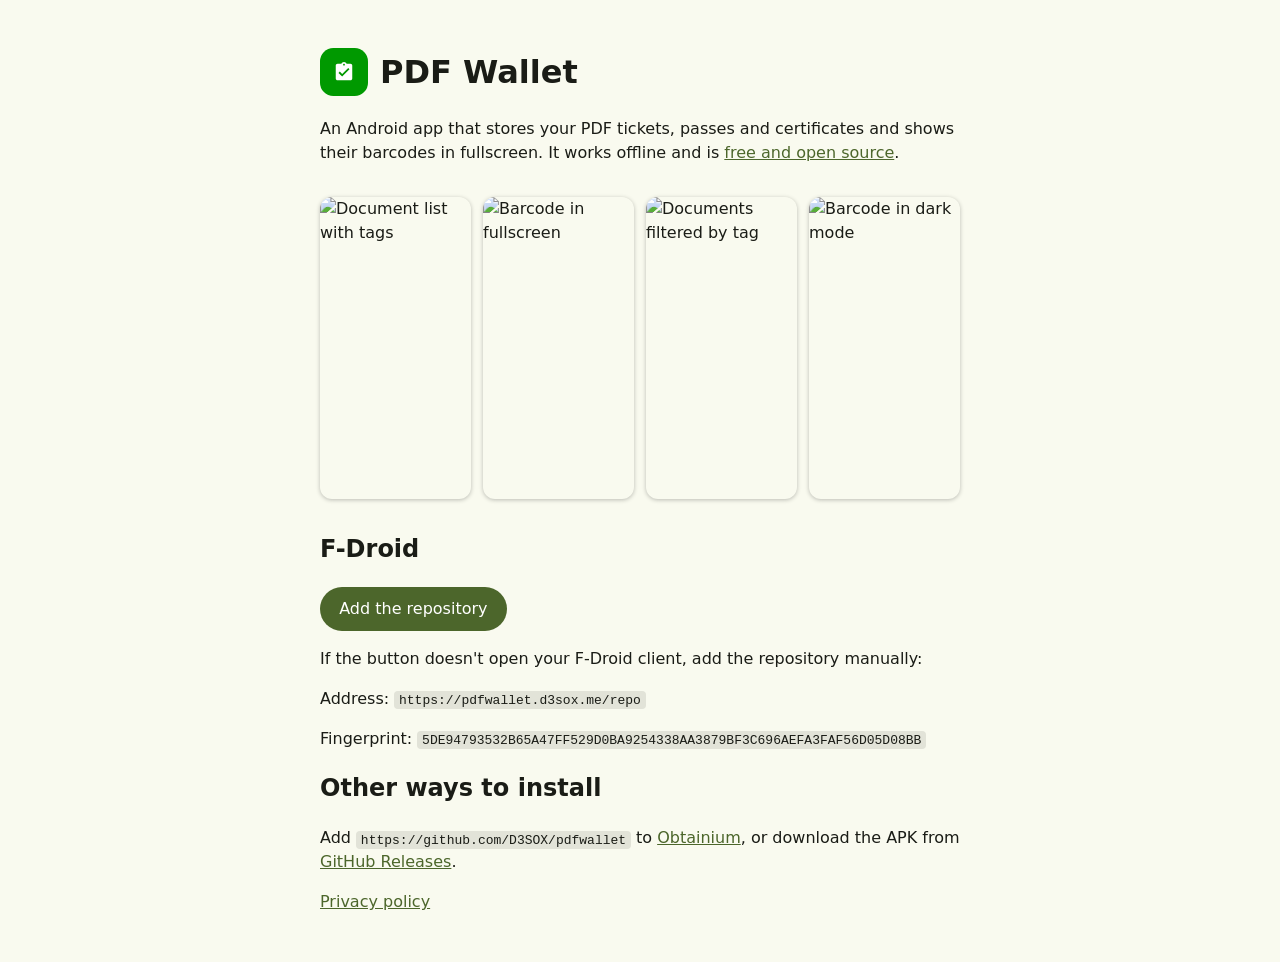
==== website/index.html @ 40d7a64d "docs: show the app logo on the website and in the README" ====
<!DOCTYPE html>
<html lang="en">
<head>
  <meta charset="utf-8">
  <meta name="viewport" content="width=device-width, initial-scale=1">
  <meta name="color-scheme" content="light dark">
  <title>PDF Wallet</title>
  <link rel="icon" href="logo.svg" type="image/svg+xml">
  <link rel="stylesheet" href="style.css">
</head>
<body>
  <h1><img src="logo.svg" alt="" width="48" height="48">PDF Wallet</h1>
  <p>An Android app that stores your PDF tickets, passes and certificates and shows their barcodes in fullscreen. It works offline and is <a href="https://github.com/D3SOX/pdfwallet">free and open source</a>.</p>

  <div class="screenshots">
    <img src="screenshots/1.png" alt="Document list with tags" width="1200" height="2400" loading="lazy">
    <img src="screenshots/2.png" alt="Barcode in fullscreen" width="1200" height="2400" loading="lazy">
    <img src="screenshots/4.png" alt="Documents filtered by tag" width="1200" height="2400" loading="lazy">
    <img src="screenshots/6.png" alt="Barcode in dark mode" width="1200" height="2400" loading="lazy">
  </div>

  <h2>F-Droid</h2>
  <p><a class="button" href="fdroidrepos://pdfwallet.d3sox.me/repo?fingerprint=5DE94793532B65A47FF529D0BA9254338AA3879BF3C696AEFA3FAF56D05D08BB">Add the repository</a></p>
  <p>If the button doesn't open your F-Droid client, add the repository manually:</p>
  <p>Address: <code>https://pdfwallet.d3sox.me/repo</code></p>
  <p>Fingerprint: <code>5DE94793532B65A47FF529D0BA9254338AA3879BF3C696AEFA3FAF56D05D08BB</code></p>

  <h2>Other ways to install</h2>
  <p>Add <code>https://github.com/D3SOX/pdfwallet</code> to <a href="https://apps.obtainium.imranr.dev/redirect?r=obtainium://add/https://github.com/D3SOX/pdfwallet">Obtainium</a>, or download the APK from <a href="https://github.com/D3SOX/pdfwallet/releases/latest">GitHub Releases</a>.</p>

  <p><a href="privacy.html">Privacy policy</a></p>
</body>
</html>
---- website/style.css ----
body { font-family: system-ui, sans-serif; max-width: 40rem; margin: 3rem auto; padding: 0 1rem; line-height: 1.5; color: #1a1c16; background: #f9faef; }
a { color: #4c662b; }
h1 { display: flex; align-items: center; gap: .75rem; }
code { word-break: break-all; background: #e2e3d8; padding: .1rem .3rem; border-radius: .25rem; }
.screenshots { display: grid; grid-template-columns: repeat(4, 1fr); gap: .75rem; margin: 2rem 0; }
.screenshots img { width: 100%; height: auto; border-radius: .75rem; box-shadow: 0 1px 4px rgb(0 0 0 / 25%); }
@media (max-width: 30rem) { .screenshots { grid-template-columns: repeat(2, 1fr); } }
.button { display: inline-block; background: #4c662b; color: #fff; padding: .6rem 1.2rem; border-radius: 2rem; text-decoration: none; }
@media (prefers-color-scheme: dark) {
  body { color: #e2e3d8; background: #12140e; }
  a { color: #b1d18a; }
  code { background: #33362e; }
  .button { background: #b1d18a; color: #1f3701; }
}
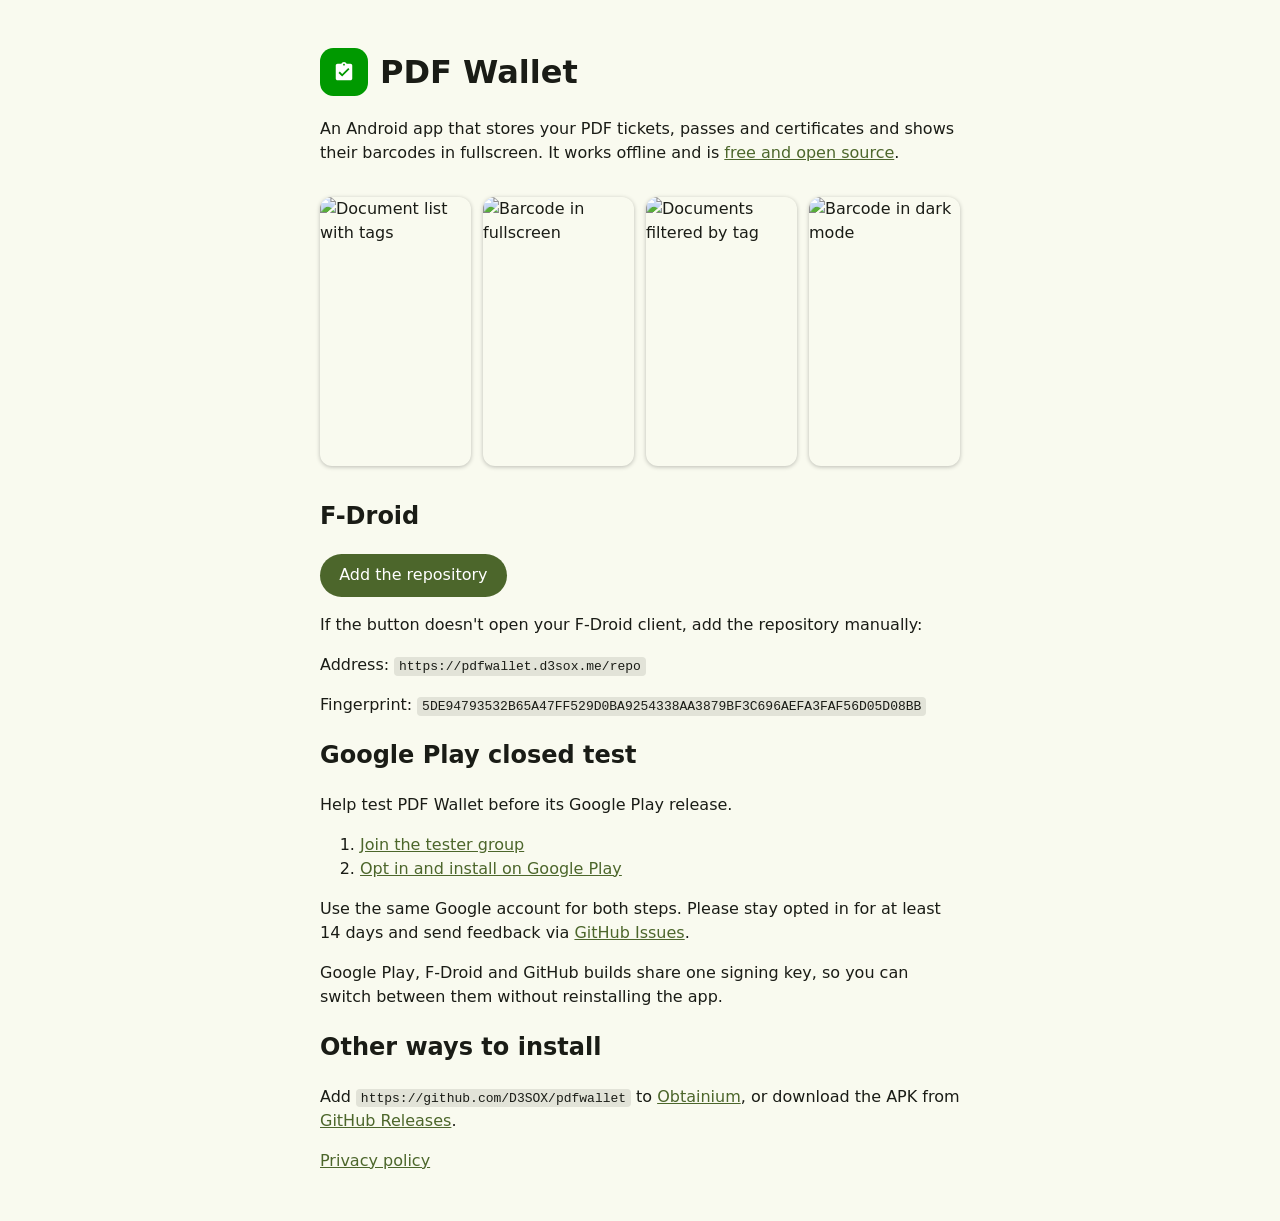
==== commit 97b2d147: "docs: explain how to join the Google Play closed test Add a "Join the test on Google Play" badge nex" ====
--- a/website/index.html
+++ b/website/index.html
@@ -13,10 +13,10 @@
   <p>An Android app that stores your PDF tickets, passes and certificates and shows their barcodes in fullscreen. It works offline and is <a href="https://github.com/D3SOX/pdfwallet">free and open source</a>.</p>
 
   <div class="screenshots">
-    <img src="screenshots/1.png" alt="Document list with tags" width="1200" height="2400" loading="lazy">
-    <img src="screenshots/2.png" alt="Barcode in fullscreen" width="1200" height="2400" loading="lazy">
-    <img src="screenshots/4.png" alt="Documents filtered by tag" width="1200" height="2400" loading="lazy">
-    <img src="screenshots/6.png" alt="Barcode in dark mode" width="1200" height="2400" loading="lazy">
+    <img src="screenshots/1.png" alt="Document list with tags" width="1350" height="2400" loading="lazy">
+    <img src="screenshots/2.png" alt="Barcode in fullscreen" width="1350" height="2400" loading="lazy">
+    <img src="screenshots/4.png" alt="Documents filtered by tag" width="1350" height="2400" loading="lazy">
+    <img src="screenshots/6.png" alt="Barcode in dark mode" width="1350" height="2400" loading="lazy">
   </div>
 
   <h2>F-Droid</h2>
@@ -25,6 +25,17 @@
   <p>Address: <code>https://pdfwallet.d3sox.me/repo</code></p>
   <p>Fingerprint: <code>5DE94793532B65A47FF529D0BA9254338AA3879BF3C696AEFA3FAF56D05D08BB</code></p>
 
+  <section id="play-test">
+    <h2>Google Play closed test</h2>
+    <p>Help test PDF Wallet before its Google Play release.</p>
+    <ol>
+      <li><a href="https://groups.google.com/g/vegsnap-testers">Join the tester group</a></li>
+      <li><a href="https://play.google.com/apps/testing/me.d3sox.pdfwallet">Opt in and install on Google Play</a></li>
+    </ol>
+    <p>Use the same Google account for both steps. Please stay opted in for at least 14 days and send feedback via <a href="https://github.com/D3SOX/pdfwallet/issues">GitHub Issues</a>.</p>
+    <p>Google Play, F-Droid and GitHub builds share one signing key, so you can switch between them without reinstalling the app.</p>
+  </section>
+
   <h2>Other ways to install</h2>
   <p>Add <code>https://github.com/D3SOX/pdfwallet</code> to <a href="https://apps.obtainium.imranr.dev/redirect?r=obtainium://add/https://github.com/D3SOX/pdfwallet">Obtainium</a>, or download the APK from <a href="https://github.com/D3SOX/pdfwallet/releases/latest">GitHub Releases</a>.</p>
 
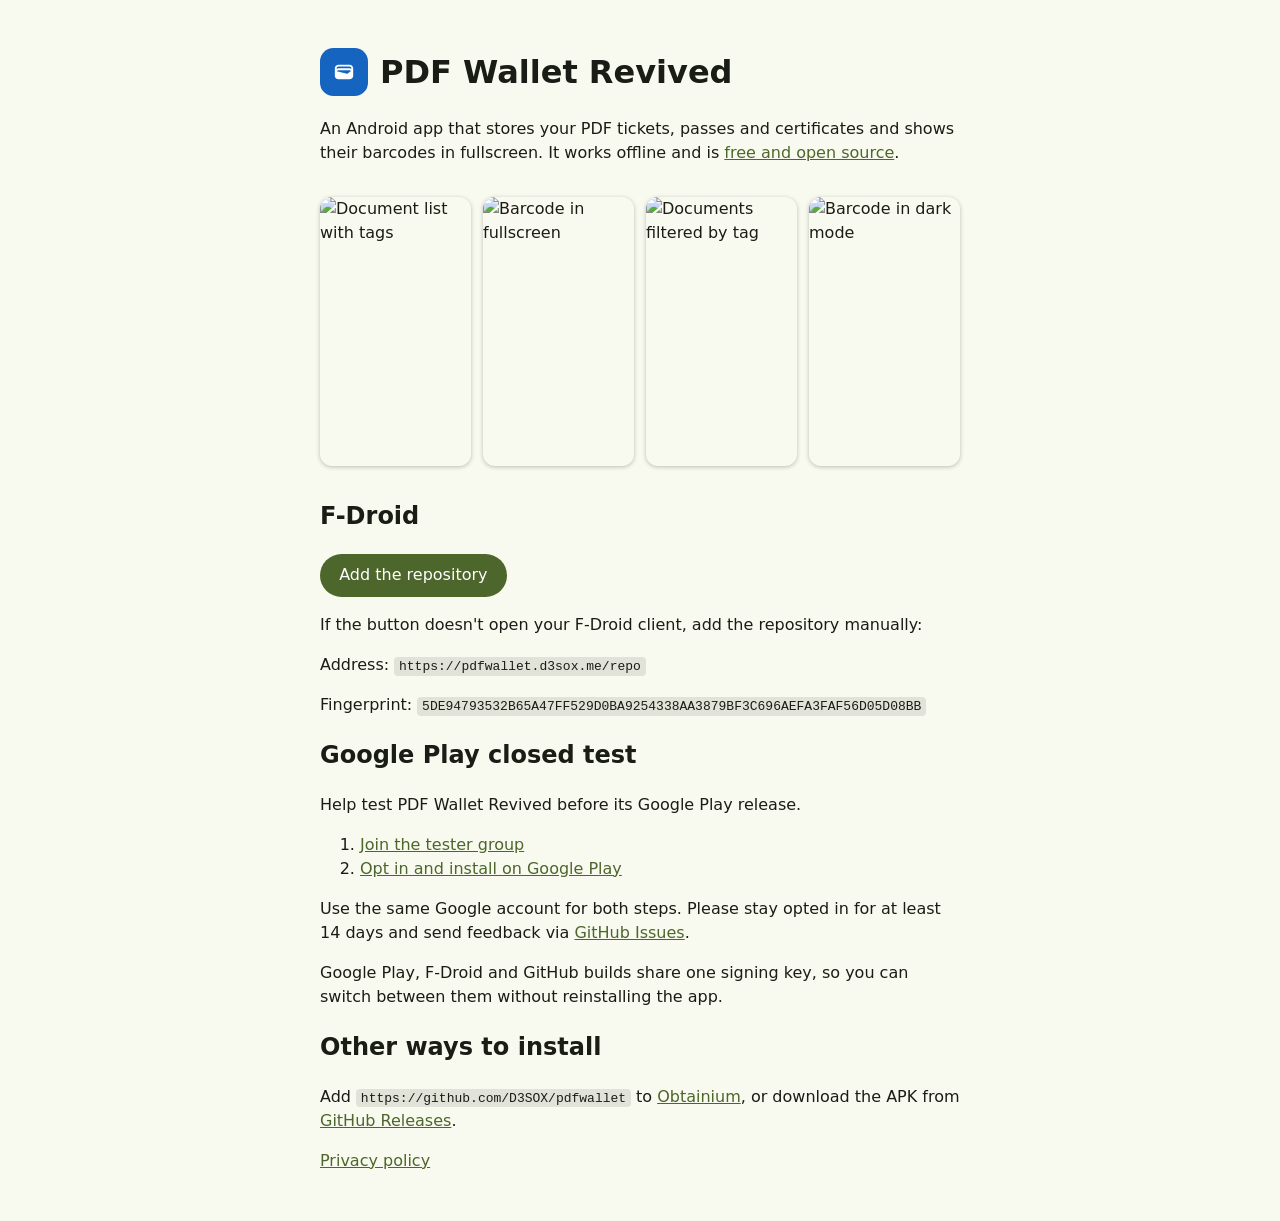
==== commit dda9ea55: "feat: rename the fork to PDF Wallet Revived with a new icon F-Droid requires forks to get a distinct" ====
--- a/website/index.html
+++ b/website/index.html
@@ -4,12 +4,12 @@
   <meta charset="utf-8">
   <meta name="viewport" content="width=device-width, initial-scale=1">
   <meta name="color-scheme" content="light dark">
-  <title>PDF Wallet</title>
+  <title>PDF Wallet Revived</title>
   <link rel="icon" href="logo.svg" type="image/svg+xml">
   <link rel="stylesheet" href="style.css">
 </head>
 <body>
-  <h1><img src="logo.svg" alt="" width="48" height="48">PDF Wallet</h1>
+  <h1><img src="logo.svg" alt="" width="48" height="48">PDF Wallet Revived</h1>
   <p>An Android app that stores your PDF tickets, passes and certificates and shows their barcodes in fullscreen. It works offline and is <a href="https://github.com/D3SOX/pdfwallet">free and open source</a>.</p>
 
   <div class="screenshots">
@@ -27,9 +27,9 @@
 
   <section id="play-test">
     <h2>Google Play closed test</h2>
-    <p>Help test PDF Wallet before its Google Play release.</p>
+    <p>Help test PDF Wallet Revived before its Google Play release.</p>
     <ol>
-      <li><a href="https://groups.google.com/g/vegsnap-testers">Join the tester group</a></li>
+      <li><a href="https://groups.google.com/g/d3sox-apps-testers">Join the tester group</a></li>
       <li><a href="https://play.google.com/apps/testing/me.d3sox.pdfwallet">Opt in and install on Google Play</a></li>
     </ol>
     <p>Use the same Google account for both steps. Please stay opted in for at least 14 days and send feedback via <a href="https://github.com/D3SOX/pdfwallet/issues">GitHub Issues</a>.</p>
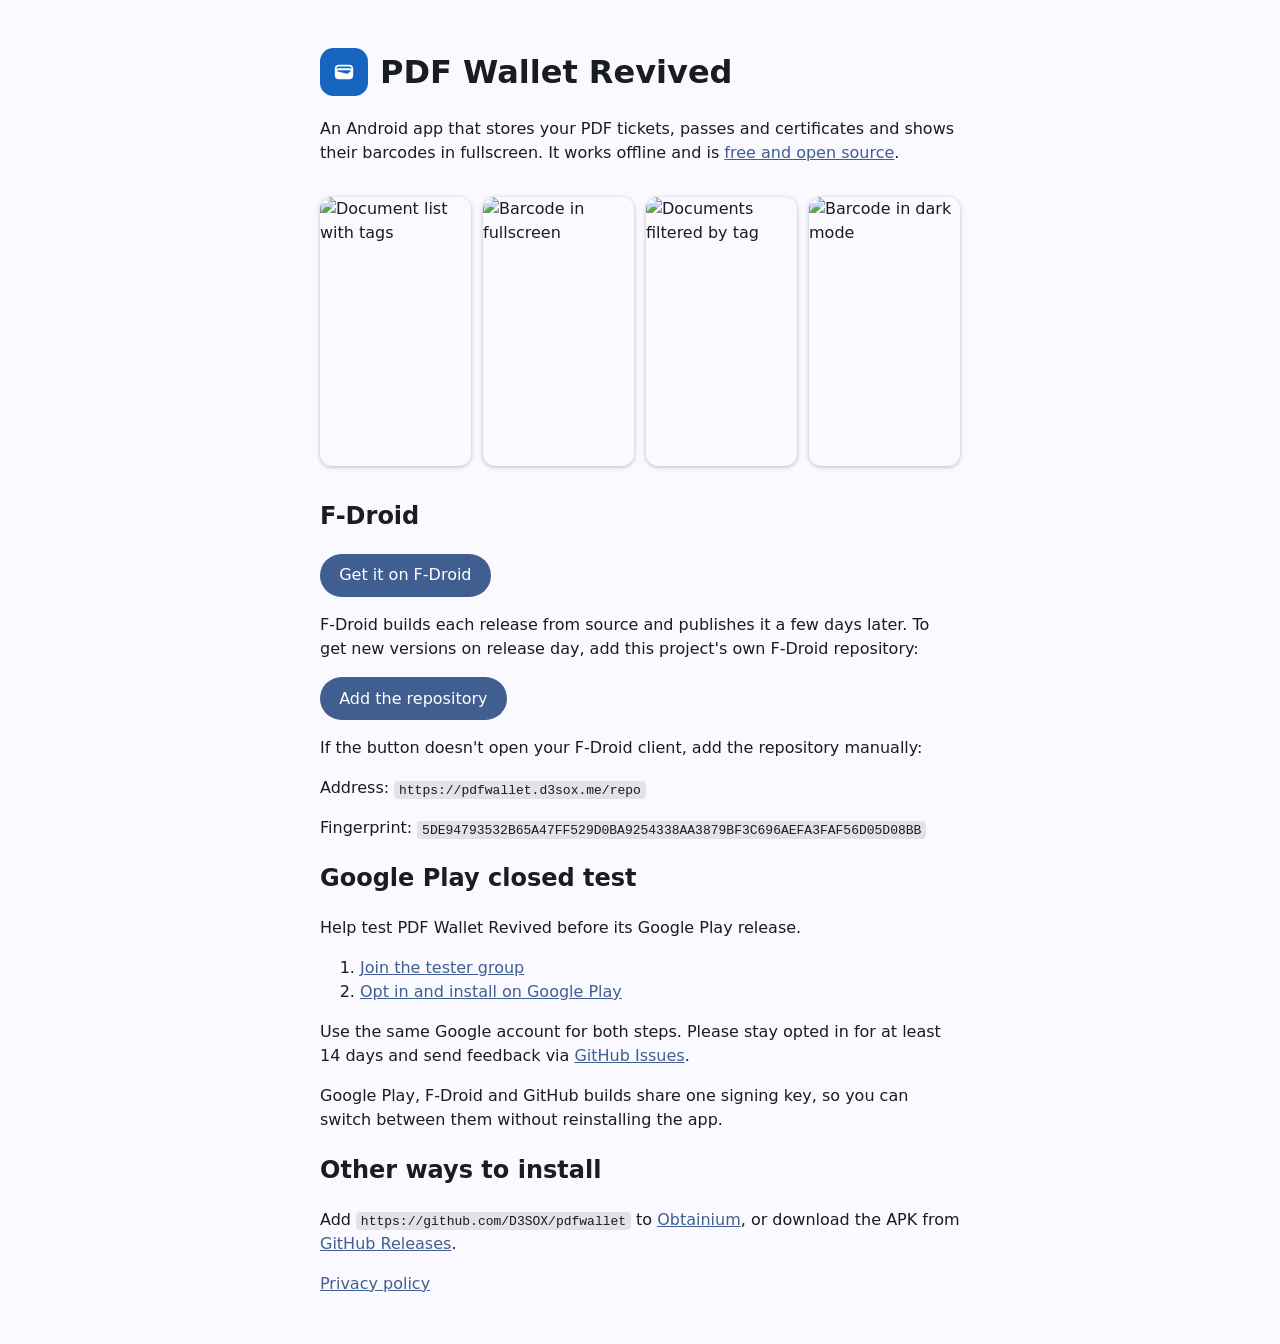
==== commit e2cf637d: "docs: link the official F-Droid listing and add a repo badge" ====
--- a/website/index.html
+++ b/website/index.html
@@ -20,6 +20,8 @@
   </div>
 
   <h2>F-Droid</h2>
+  <p><a class="button" href="https://f-droid.org/packages/me.d3sox.pdfwallet/">Get it on F-Droid</a></p>
+  <p>F-Droid builds each release from source and publishes it a few days later. To get new versions on release day, add this project's own F-Droid repository:</p>
   <p><a class="button" href="fdroidrepos://pdfwallet.d3sox.me/repo?fingerprint=5DE94793532B65A47FF529D0BA9254338AA3879BF3C696AEFA3FAF56D05D08BB">Add the repository</a></p>
   <p>If the button doesn't open your F-Droid client, add the repository manually:</p>
   <p>Address: <code>https://pdfwallet.d3sox.me/repo</code></p>
--- a/website/style.css
+++ b/website/style.css
@@ -1,14 +1,14 @@
-body { font-family: system-ui, sans-serif; max-width: 40rem; margin: 3rem auto; padding: 0 1rem; line-height: 1.5; color: #1a1c16; background: #f9faef; }
-a { color: #4c662b; }
+body { font-family: system-ui, sans-serif; max-width: 40rem; margin: 3rem auto; padding: 0 1rem; line-height: 1.5; color: #191c20; background: #f9f9ff; }
+a { color: #405f90; }
 h1 { display: flex; align-items: center; gap: .75rem; }
-code { word-break: break-all; background: #e2e3d8; padding: .1rem .3rem; border-radius: .25rem; }
+code { word-break: break-all; background: #e2e2e9; padding: .1rem .3rem; border-radius: .25rem; }
 .screenshots { display: grid; grid-template-columns: repeat(4, 1fr); gap: .75rem; margin: 2rem 0; }
 .screenshots img { width: 100%; height: auto; border-radius: .75rem; box-shadow: 0 1px 4px rgb(0 0 0 / 25%); }
 @media (max-width: 30rem) { .screenshots { grid-template-columns: repeat(2, 1fr); } }
-.button { display: inline-block; background: #4c662b; color: #fff; padding: .6rem 1.2rem; border-radius: 2rem; text-decoration: none; }
+.button { display: inline-block; background: #405f90; color: #fff; padding: .6rem 1.2rem; border-radius: 2rem; text-decoration: none; }
 @media (prefers-color-scheme: dark) {
-  body { color: #e2e3d8; background: #12140e; }
-  a { color: #b1d18a; }
-  code { background: #33362e; }
-  .button { background: #b1d18a; color: #1f3701; }
+  body { color: #e2e2e9; background: #111318; }
+  a { color: #a9c7ff; }
+  code { background: #33353a; }
+  .button { background: #a9c7ff; color: #08305f; }
 }
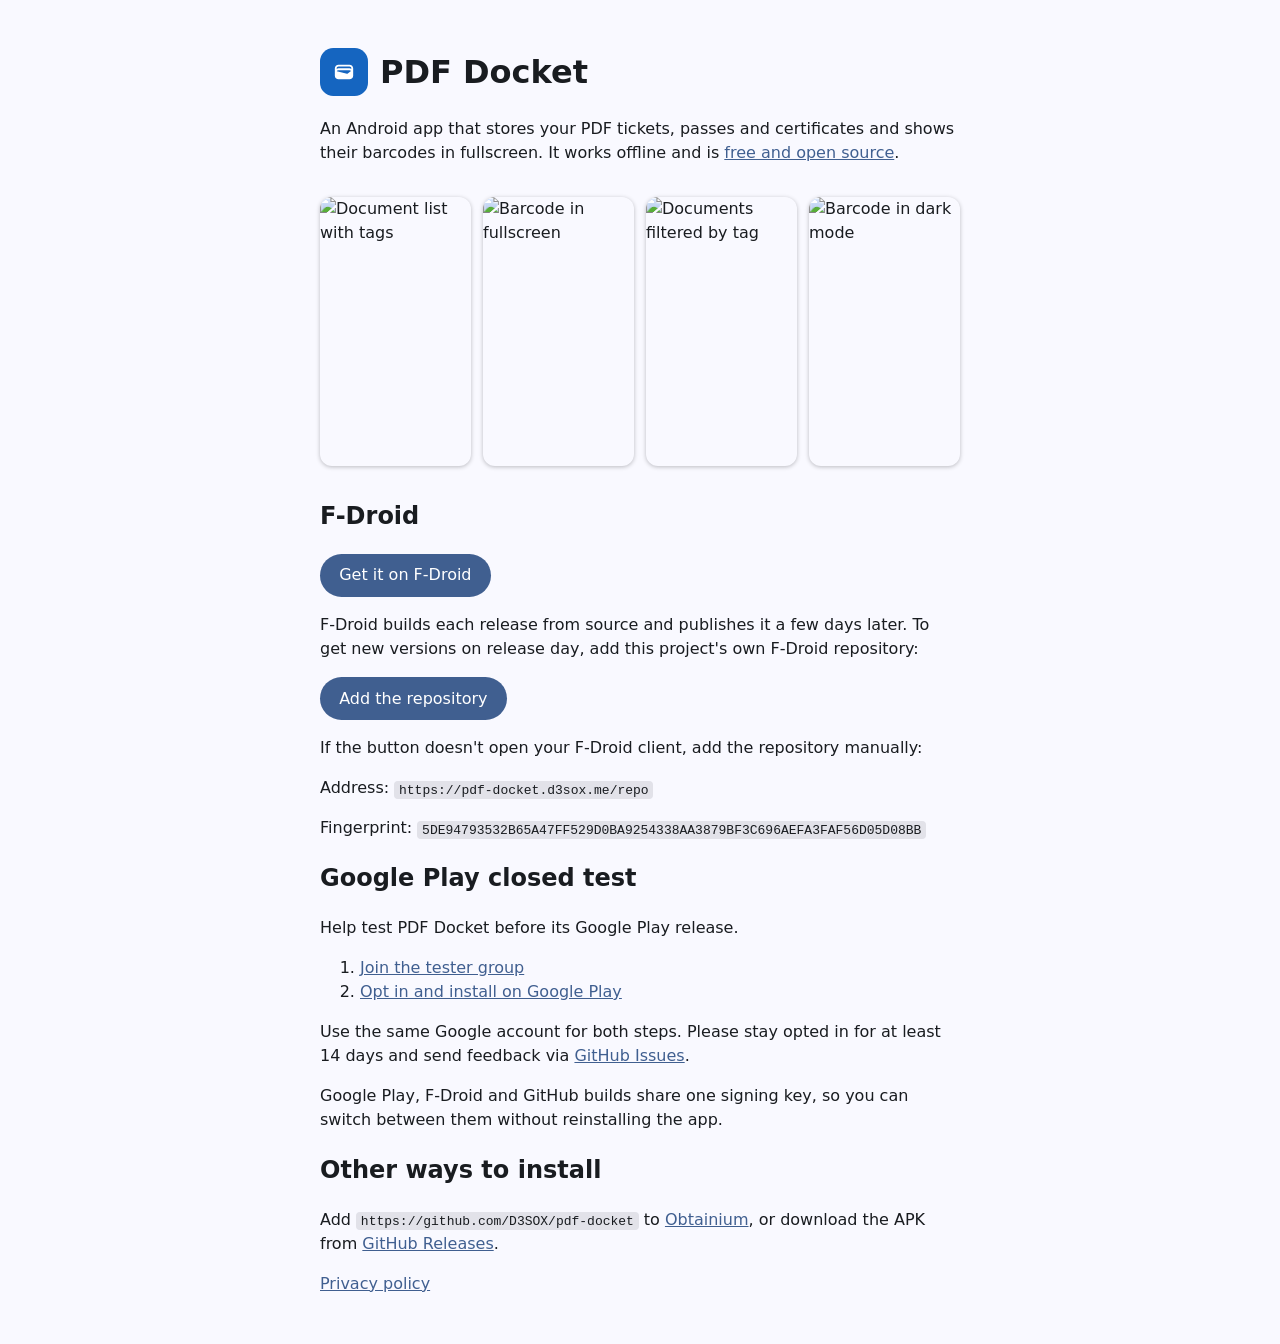
==== commit 4ab696f8: "feat: rename the app to PDF Docket The original author asked this fork to stop using "PDF Wallet" as" ====
--- a/website/index.html
+++ b/website/index.html
@@ -4,13 +4,13 @@
   <meta charset="utf-8">
   <meta name="viewport" content="width=device-width, initial-scale=1">
   <meta name="color-scheme" content="light dark">
-  <title>PDF Wallet Revived</title>
+  <title>PDF Docket</title>
   <link rel="icon" href="logo.svg" type="image/svg+xml">
   <link rel="stylesheet" href="style.css">
 </head>
 <body>
-  <h1><img src="logo.svg" alt="" width="48" height="48">PDF Wallet Revived</h1>
-  <p>An Android app that stores your PDF tickets, passes and certificates and shows their barcodes in fullscreen. It works offline and is <a href="https://github.com/D3SOX/pdfwallet">free and open source</a>.</p>
+  <h1><img src="logo.svg" alt="" width="48" height="48">PDF Docket</h1>
+  <p>An Android app that stores your PDF tickets, passes and certificates and shows their barcodes in fullscreen. It works offline and is <a href="https://github.com/D3SOX/pdf-docket">free and open source</a>.</p>
 
   <div class="screenshots">
     <img src="screenshots/1.png" alt="Document list with tags" width="1350" height="2400" loading="lazy">
@@ -22,24 +22,24 @@
   <h2>F-Droid</h2>
   <p><a class="button" href="https://f-droid.org/packages/me.d3sox.pdfwallet/">Get it on F-Droid</a></p>
   <p>F-Droid builds each release from source and publishes it a few days later. To get new versions on release day, add this project's own F-Droid repository:</p>
-  <p><a class="button" href="fdroidrepos://pdfwallet.d3sox.me/repo?fingerprint=5DE94793532B65A47FF529D0BA9254338AA3879BF3C696AEFA3FAF56D05D08BB">Add the repository</a></p>
+  <p><a class="button" href="fdroidrepos://pdf-docket.d3sox.me/repo?fingerprint=5DE94793532B65A47FF529D0BA9254338AA3879BF3C696AEFA3FAF56D05D08BB">Add the repository</a></p>
   <p>If the button doesn't open your F-Droid client, add the repository manually:</p>
-  <p>Address: <code>https://pdfwallet.d3sox.me/repo</code></p>
+  <p>Address: <code>https://pdf-docket.d3sox.me/repo</code></p>
   <p>Fingerprint: <code>5DE94793532B65A47FF529D0BA9254338AA3879BF3C696AEFA3FAF56D05D08BB</code></p>
 
   <section id="play-test">
     <h2>Google Play closed test</h2>
-    <p>Help test PDF Wallet Revived before its Google Play release.</p>
+    <p>Help test PDF Docket before its Google Play release.</p>
     <ol>
       <li><a href="https://groups.google.com/g/d3sox-apps-testers">Join the tester group</a></li>
       <li><a href="https://play.google.com/apps/testing/me.d3sox.pdfwallet">Opt in and install on Google Play</a></li>
     </ol>
-    <p>Use the same Google account for both steps. Please stay opted in for at least 14 days and send feedback via <a href="https://github.com/D3SOX/pdfwallet/issues">GitHub Issues</a>.</p>
+    <p>Use the same Google account for both steps. Please stay opted in for at least 14 days and send feedback via <a href="https://github.com/D3SOX/pdf-docket/issues">GitHub Issues</a>.</p>
     <p>Google Play, F-Droid and GitHub builds share one signing key, so you can switch between them without reinstalling the app.</p>
   </section>
 
   <h2>Other ways to install</h2>
-  <p>Add <code>https://github.com/D3SOX/pdfwallet</code> to <a href="https://apps.obtainium.imranr.dev/redirect?r=obtainium://add/https://github.com/D3SOX/pdfwallet">Obtainium</a>, or download the APK from <a href="https://github.com/D3SOX/pdfwallet/releases/latest">GitHub Releases</a>.</p>
+  <p>Add <code>https://github.com/D3SOX/pdf-docket</code> to <a href="https://apps.obtainium.imranr.dev/redirect?r=obtainium://add/https://github.com/D3SOX/pdf-docket">Obtainium</a>, or download the APK from <a href="https://github.com/D3SOX/pdf-docket/releases/latest">GitHub Releases</a>.</p>
 
   <p><a href="privacy.html">Privacy policy</a></p>
 </body>
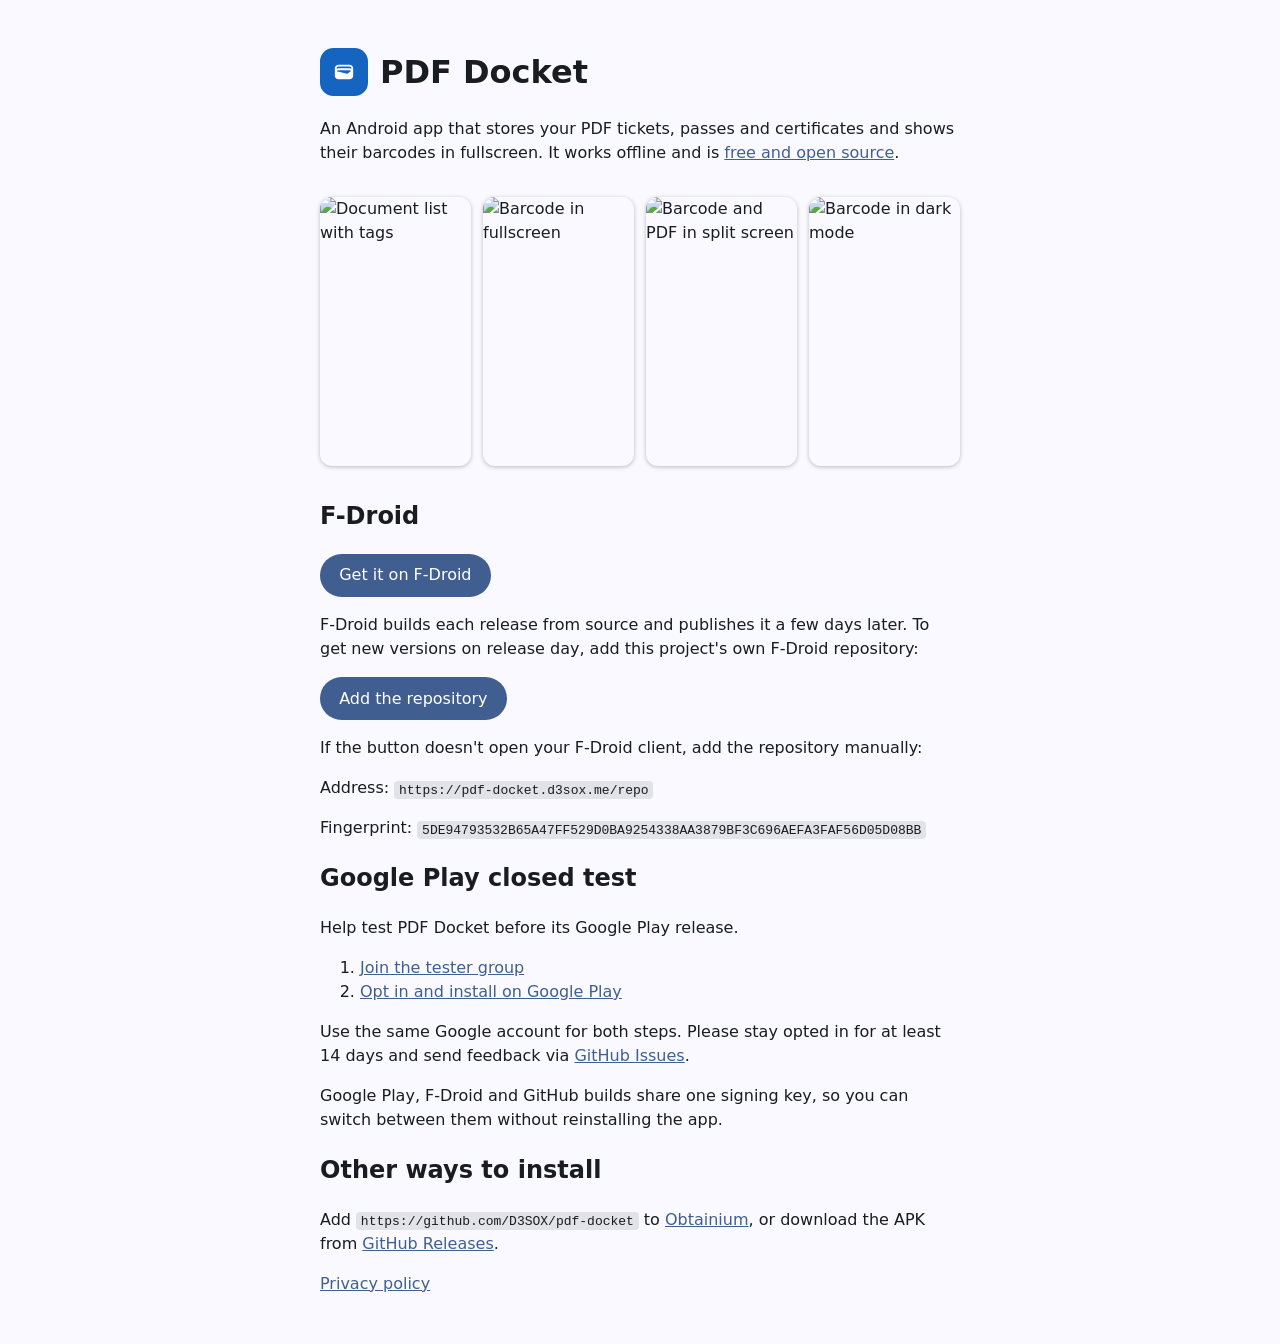
==== commit a5d3d9b8: "feat: Material 3 Expressive redesign, page sync and tag icons - Stream barcode scan results page by " ====
--- a/website/index.html
+++ b/website/index.html
@@ -13,10 +13,10 @@
   <p>An Android app that stores your PDF tickets, passes and certificates and shows their barcodes in fullscreen. It works offline and is <a href="https://github.com/D3SOX/pdf-docket">free and open source</a>.</p>
 
   <div class="screenshots">
-    <img src="screenshots/1.png" alt="Document list with tags" width="1350" height="2400" loading="lazy">
-    <img src="screenshots/2.png" alt="Barcode in fullscreen" width="1350" height="2400" loading="lazy">
-    <img src="screenshots/4.png" alt="Documents filtered by tag" width="1350" height="2400" loading="lazy">
-    <img src="screenshots/6.png" alt="Barcode in dark mode" width="1350" height="2400" loading="lazy">
+    <img src="screenshots/1.png" alt="Document list with tags" width="1080" height="1920" loading="lazy">
+    <img src="screenshots/2.png" alt="Barcode in fullscreen" width="1080" height="1920" loading="lazy">
+    <img src="screenshots/3.png" alt="Barcode and PDF in split screen" width="1080" height="1920" loading="lazy">
+    <img src="screenshots/6.png" alt="Barcode in dark mode" width="1080" height="1920" loading="lazy">
   </div>
 
   <h2>F-Droid</h2>
